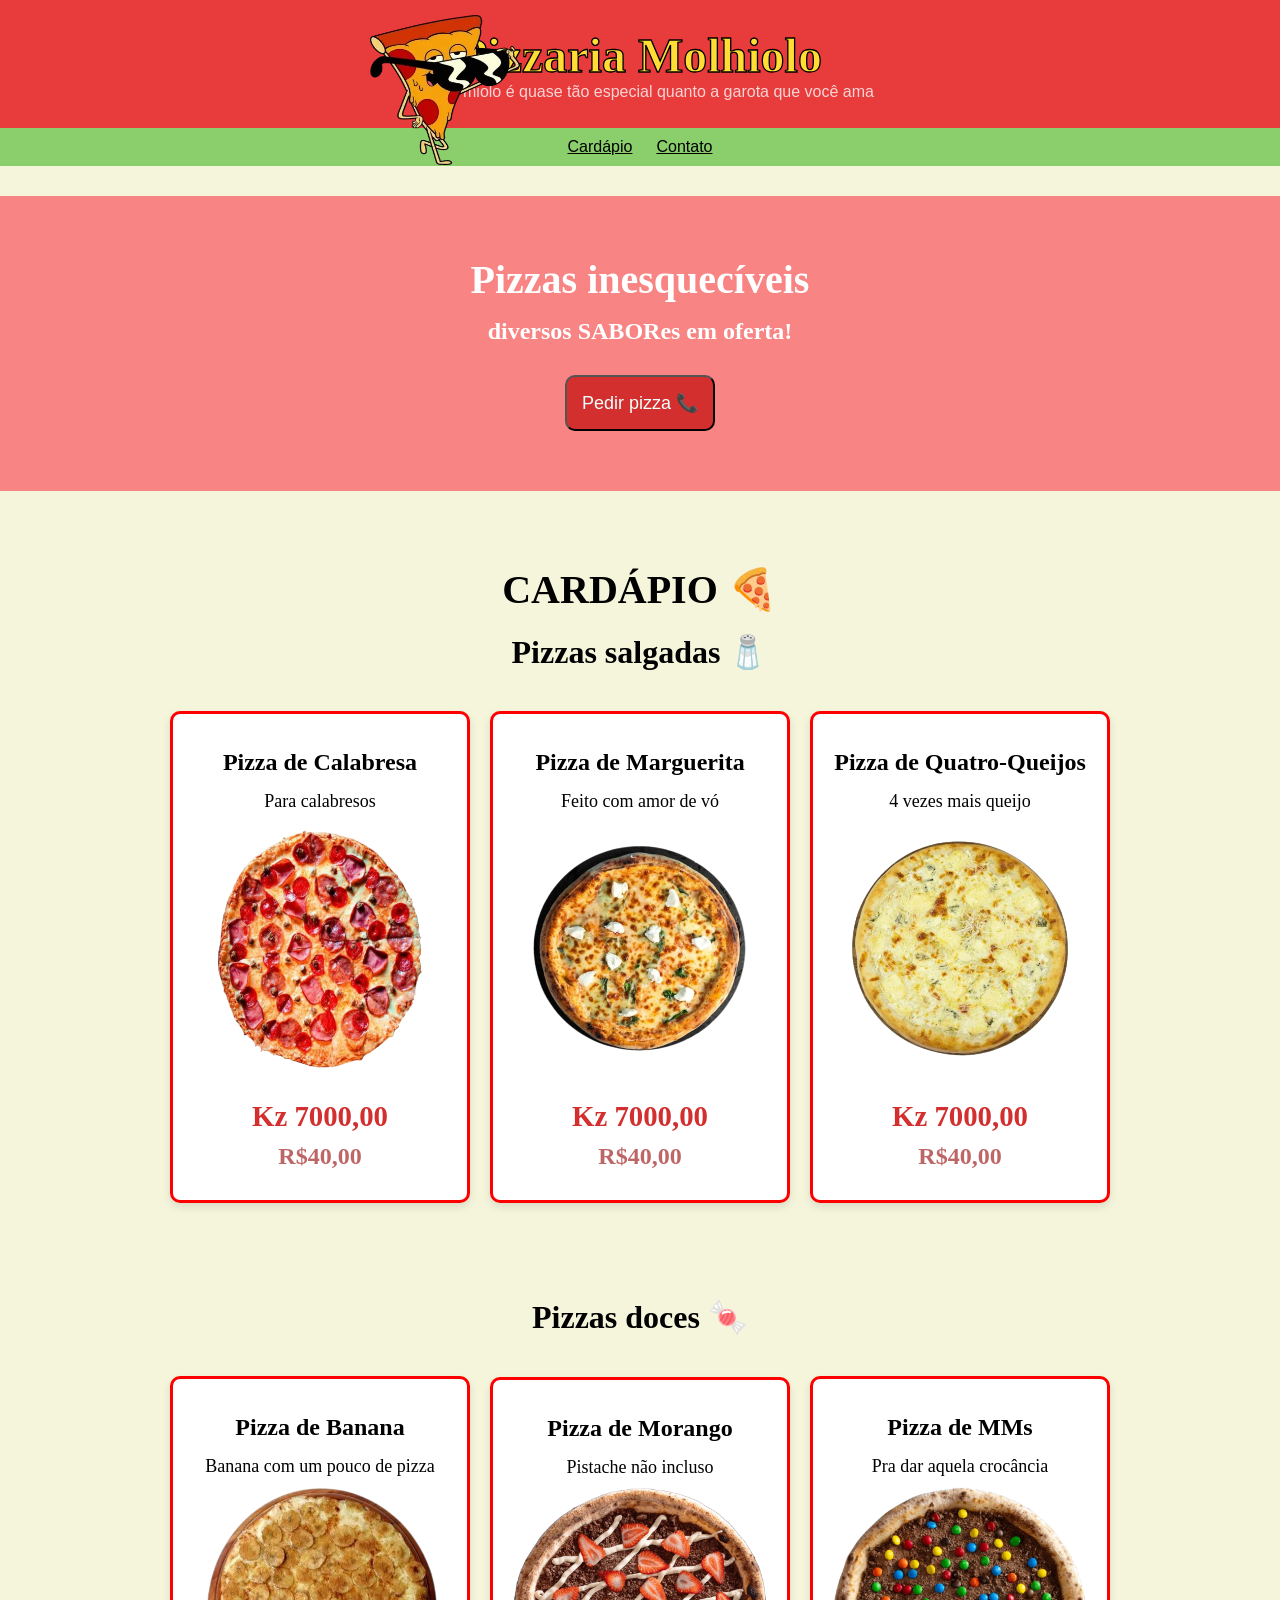
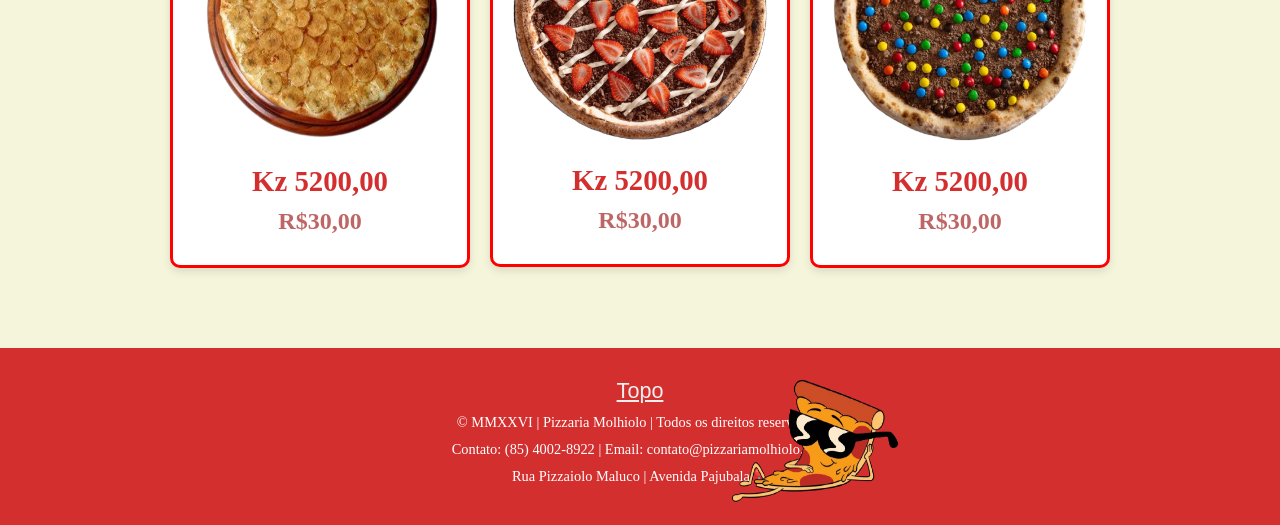
==== index.html @ 22de32ab "primeira no github" ====
<!DOCTYPE html>
<html lang="PT-br">
<head>
    <meta charset="UTF-8">
    <meta name="viewport" content="width=device-width, initial-scale=1.0">
    <title>Pizzaria Molhiolo</title>
    <link rel="stylesheet" href="CSS/style.css">
</head>
<body>
    <!-- banner -->
     <header id="cabecalho">
        <h2 id="titulo">Pizzaria Molhiolo</h2>
        <img class="steve" src="IMG/steve2.png">
        
        <p id="subtitulo">Onde o miolo é quase tão especial quanto a garota que você ama</p>
     </header>
    <!-- menu -->
     <nav id="navegacao">
        <span class="menu-item"><a href="#anchor">Cardápio</a></span>
        <span class="menu-item"><a href="http://127.0.0.1:5500/contato.html">Contato</a></span>
     </nav>
     <main>
    <!-- destaque -->


     <section id="destaque">
      <h2>Pizzas inesquecíveis</h2>
      <h3>diversos SABORes em oferta!</h3>
      <button class="btn">Pedir pizza 📞</button>
     </section>


    <!-- promocao -->
     <section class="promocao">
      <h1 class="cardapio">CARDÁPIO 🍕</h1>
      <h2 id="anchor">Pizzas salgadas 🧂</h2>
      <div class="produto">
         <p class="nome">Pizza de Calabresa</p>
         <p class="piadinha">Para calabresos</p>
            <img class="calabresa"src="IMG/pizza salgada/calabreso-removebg-preview.png" alt="pizza_calabresa">
         <p class="preco">Kz 7000,00</p>
          <p class="preco2">R$40,00</p>
      </div>
      <div class="produto">
         <p class="nome">Pizza de Marguerita</p>
         <p class="piadinha">Feito com amor de vó</p>
            <img class="marguerita"src="IMG/pizza salgada/marguerita-removebg-preview.png" alt="pizza_marguerita">
         <p class="preco">Kz 7000,00</p>
         <p class="preco2">R$40,00</p>
      </div>
      <div class="produto">
         <p class="nome">Pizza de Quatro-Queijos</p>
         <p class="piadinha">4 vezes mais queijo</p>
            <img class="queijo"src="IMG/pizza salgada/queijos-removebg-preview.png" alt="pizza-quatroqueijos">
         <p class="preco">Kz 7000,00</p>
         <p class="preco2">R$40,00</p>
      </div>
     </section>


    <!-- salgados -->
     <section class="doce">
      <h2>Pizzas doces 🍬</h2>
      <div class="produto">
         <p class="nome">Pizza de Banana</p>
         <p class="piadinha">Banana com um pouco de pizza</p>
            <img src="IMG//pizza doce/banana-removebg-preview.png" alt="pizza_banana">
         <p class="preco">Kz 5200,00</p>
         <p class="preco2">R$30,00</p>
      </div>
      <div class="produto">
         <p class="nome">Pizza de Morango</p>
         <p class="piadinha">Pistache não incluso</p>
            <img src="IMG/pizza doce/morango.webp"alt="pizza_morango">
         <p class="preco">Kz 5200,00</p>
         <p class="preco2">R$30,00</p>
      </div>
      <div class="produto">
         <p class="nome">Pizza de MMs</p>
         <p class="piadinha">Pra dar aquela crocância</p>
            <img src="IMG/pizza doce/mm-removebg-preview.png" alt="pizza_mm">
         <p class="preco">Kz 5200,00</p>
         <p class="preco2">R$30,00</p>
      </div>
    
     </section>
     </main>
    <!-- footer -->
     <footer id="rodape">
      <img class="steve4" src="IMG/steve1.png">
      <span class="menu2-item"><a href="http://127.0.0.1:5500/index.html">Topo</a></span>
      <p>&copy; MMXXVI | Pizzaria Molhiolo | Todos os direitos reservados.</p>
      <p>Contato: (85) 4002-8922 | Email: contato@pizzariamolhiolo.com</p>
      <p>Rua Pizzaiolo Maluco | Avenida Pajubala📍</p>
     </footer>

</body>
</html>
---- CSS/style.css ----
/*seletor universal*/
*{
    margin: 0%;
    padding: 0%;
    box-sizing: border-box;
}

/*seletor de tag*/

body{
    background-color:beige ;
    font-family: 'Times New Roman', Times, serif;
    color: #000000fe;
    text-align: center;
}

#cabecalho{
    text-align: center;
    background-color: #e83b3b;
    color: white;
    padding: 27.5px;
}

#titulo{
    color: rgb(255, 221, 52);
    -webkit-text-stroke: 1.3px rgb(0, 0, 0);
    font-family: 'Times New Roman', Times, serif;
    font-size: 3em;
}

#subtitulo{
    font-family:'Franklin Gothic Medium', 'Arial Narrow', Arial, sans-serif;
    color: rgba(255, 255, 255, 0.786);
}

#navegacao{
    text-align: center;
    width: auto;
    background-color: #8bce6cfe;
}

.menu-item{
    display: inline-block;
    margin: 10px;
}

.menu-item a{
    font-size: 1.0em;
    font-family:'Gill Sans', 'Gill Sans MT', Calibri, 'Trebuchet MS', sans-serif;
    color: #000000fe;
}
.menu-item a:hover{
    color: rgb(0, 0, 0);
    font-size: 1.5em;
    transition: 0.5s;
    cursor: pointer;
}

.menu-item a:active{
    cursor: wait;
}

#destaque{
    background-color: rgb(248, 132, 132);
    color: rgb(255, 255, 255);
    padding: 60px 20px;
    margin: 30px 0;
}

#destaque h2{
    font-size: 2.5em;
    margin-bottom: 15px;
}

#destaque h3{
    font-size: 1.5em;
    margin-bottom: 30px;
}

.btn{
    padding: 15px;
    font-size: large;
    border-radius: 15px;
    background-color: #d32f2f;
    color: azure;
    border-radius: 10px;
}

.btn:hover{
    font-size: 1.7em;
    transition: 0.5s;
    cursor: pointer;
    font: bolder;
}

.btn:active{
    cursor: wait;
}

.promocao{
    display: flex;
    flex-wrap: wrap;
    justify-content:center;
    gap: 20px;
    margin: 55px;
    padding: 20px;
}

.promocao h2{
    width: 100%;
    font-size: 2em;
    margin-bottom: 20px;
}

.produto{
    border: solid red 3px;
    border-radius: 10px;
    padding: 20px;
    width: 300px;
    background-color: white;
    box-shadow: 0 4px 8px rgba(0,0,0,0.1);
    transition: transform 0.3s;
    cursor: pointer;
}

.piadinha{
    font: bold;
    font-size:large;
}

.produto:hover{
    transform: translateY(-5px);
    box-shadow: 0 8px 16px rgba(0,0,0,0.2);
}

.nome{
    font-size: 1.5em;
    font-weight: bold;
    color: black;
    margin: 15px 0;
}

.preco{
    font-size: 1.8em;
    font-weight: bold;
    color: #d32f2f;
    margin: 10px 0;
}

.preco2{
    font-size: 1.5em;
    font-weight: bold;
    color: #be6666;
    margin: 10px 0;
}


img{
    width: 100%;
    max-width: 400px;
    max-height: 400px;
    border-radius: 8px;
    margin: 10px 0;
}

.doce{
    display: flex;
    flex-wrap: wrap;
    align-items: center;
    justify-content: center;
    gap: 20px;
    margin: 55px;
    padding: 20px;
}

.doce h2{
    width: 100%;
    font-size: 2em;
    margin-bottom: 20px;
}

#rodape{
    background-color: #d32f2f;
    color: white;
    padding: 30px;
    margin-top: 60px;
    text-align: center;
    font-size: 0.9em;
}

.menu2-item{
    display: inline-block;
    margin:0px;
    border: 20px beige;
    padding: -15px;
}

.menu2-item a{
    font-size: 1.5em;
    font-family:'Gill Sans', 'Gill Sans MT', Calibri, 'Trebuchet MS', sans-serif;
    color: #f1f1f1fe;
}
.menu2-item a:hover{
    color: rgb(207, 207, 207);
    cursor: pointer;
}

.menu2-item a:active{
    cursor: wait;
}

#rodape p{
    margin: 10px 0;
}

.steve{
    position: absolute;
    top: 5px;
    left: 370px;
    width: 150px;
    height: 150px;

}

.steve2{
    transform: scaleX(-1);
    position:absolute;
    top: 5px;
    right: 370px;
    width: 150px;
    height: 150px;

}

.steve3{
    position:absolute;
    left: 380px;
    top: 1890px;
    width: 170px;
    height: 135px;

}

.steve4{
    transform: scaleX(-1);
    position:absolute;
    right: 380px;
    top: 1960px;
    width: 170px;
    height: 135px;

}

.cardapio{
    font-size: 2.5em;
    padding: 30px;
    margin: -30px;
}
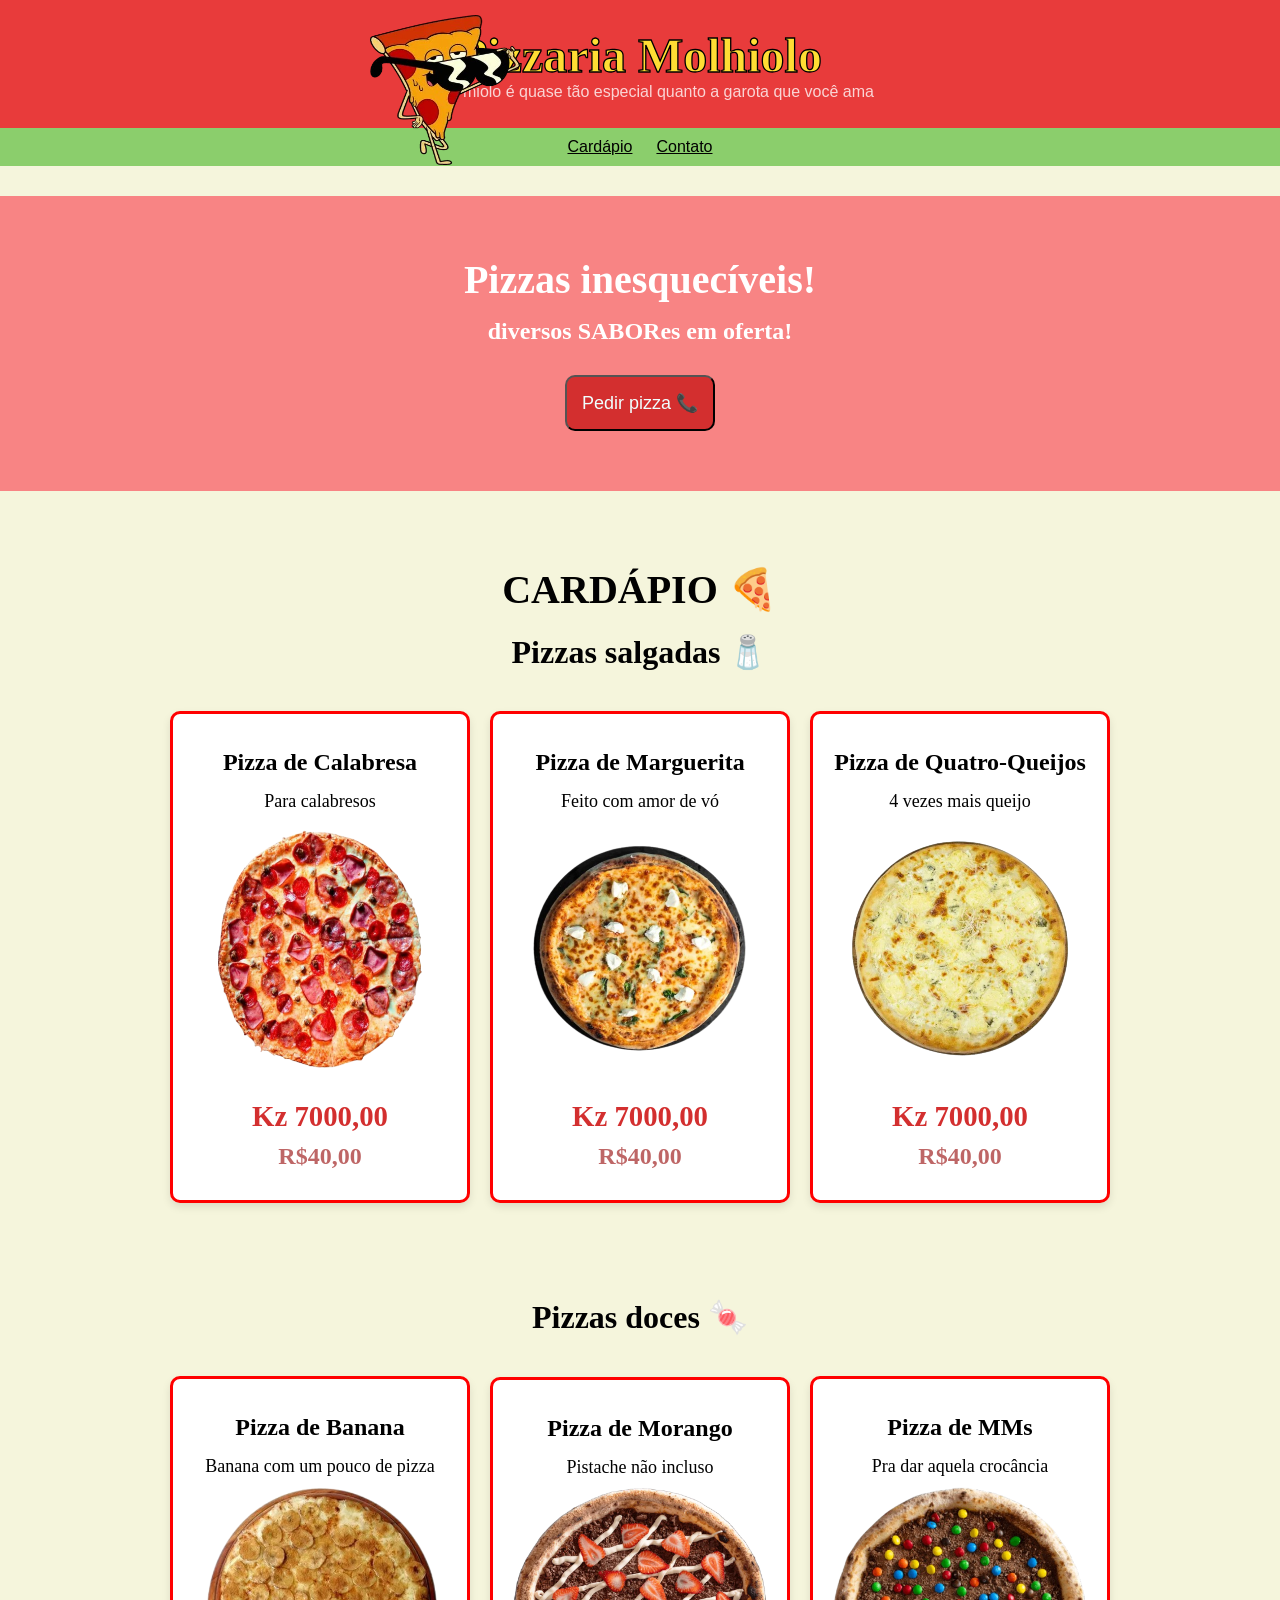
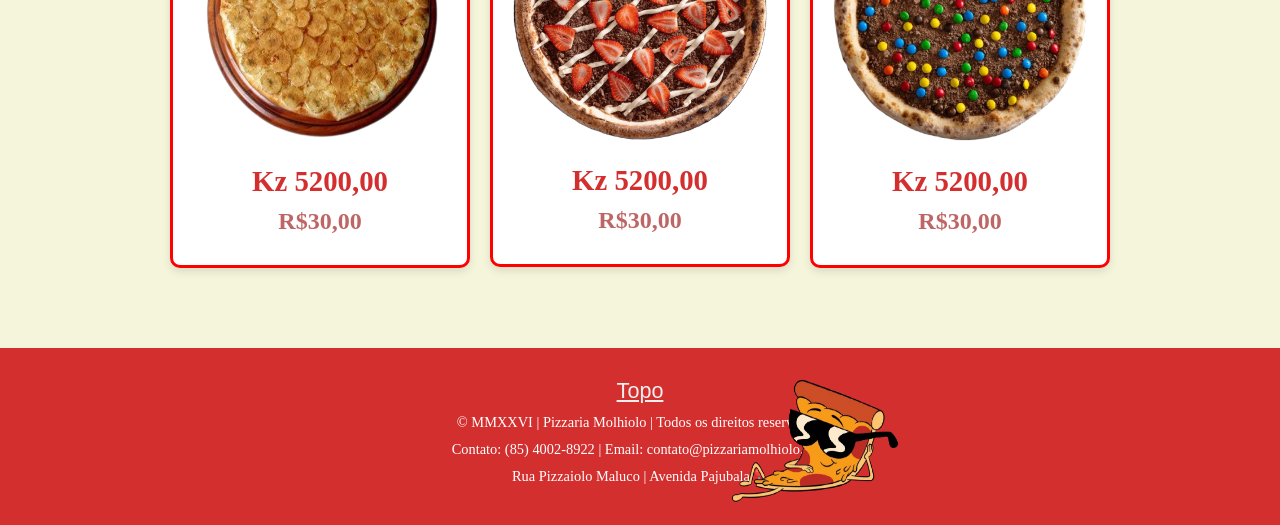
==== commit 9c2caf85: "feito no app do git" ====
--- a/index.html
+++ b/index.html
@@ -24,7 +24,7 @@
 
 
      <section id="destaque">
-      <h2>Pizzas inesquecíveis</h2>
+      <h2>Pizzas inesquecíveis!</h2>
       <h3>diversos SABORes em oferta!</h3>
       <button class="btn">Pedir pizza 📞</button>
      </section>
